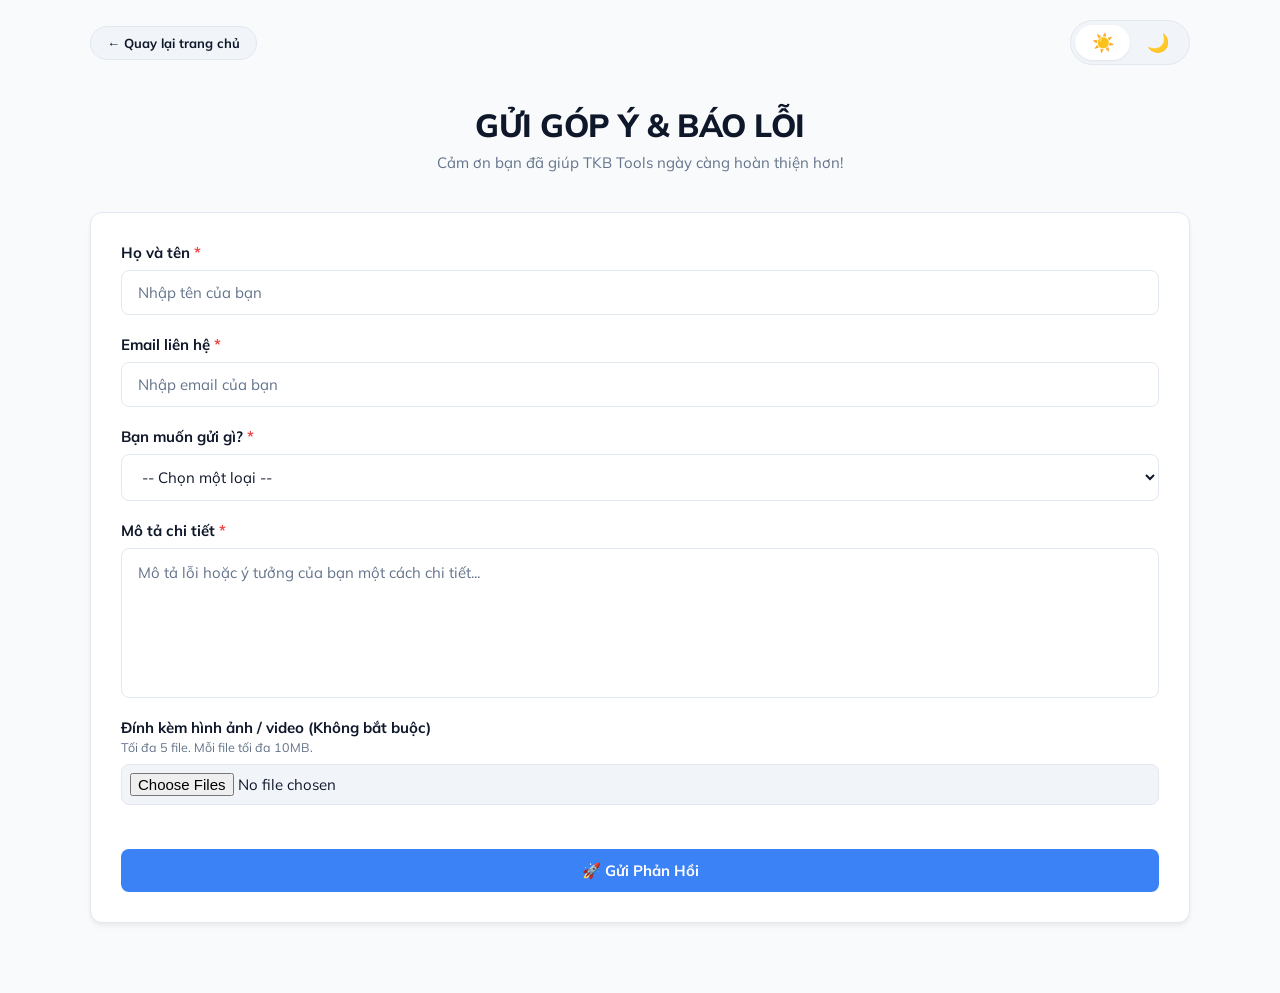
==== feedback/index.html @ f272b7d2 "Release v1.0.0" ====
<!doctype html>
<html lang="vi" data-theme="light">
  <head>
    <meta charset="UTF-8" />
    <meta name="viewport" content="width=device-width, initial-scale=1.0" />
    <title>Báo Cáo & Góp Ý | TKB Tools</title>
    <link rel="icon" type="image/png" href="../favicon.png" />
    <link rel="preconnect" href="https://fonts.googleapis.com" />
    <link rel="preconnect" href="https://fonts.gstatic.com" crossorigin />
    <link
      href="https://fonts.googleapis.com/css2?family=Mulish:ital,wght@0,300..900;1,300..900&display=swap"
      rel="stylesheet"
    />
    <link rel="stylesheet" href="../style.css" />
  </head>
  <body>
    <script>
      (function () {
        const osPrefersDark = window.matchMedia(
          "(prefers-color-scheme: dark)",
        ).matches;
        const savedTheme =
          localStorage.getItem("selected-theme-mode") ||
          (osPrefersDark ? "dark" : "light");
        document.documentElement.setAttribute("data-theme", savedTheme);
      })();
    </script>

    <header class="top-bar">
      <div class="top-bar-actions">
        <a href="../" class="btn btn-secondary btn-small"
          >← Quay lại trang chủ</a
        >
      </div>
      <div class="segmented-control">
        <input
          type="radio"
          name="theme-select"
          id="theme-light"
          value="light"
        />
        <label for="theme-light" title="Giao diện sáng">☀️</label>
        <input type="radio" name="theme-select" id="theme-dark" value="dark" />
        <label for="theme-dark" title="Giao diện tối">🌙</label>
        <div class="glider"></div>
      </div>
    </header>

    <main class="container">
      <div class="brand-zone">
        <h1 class="main-title">GỬI GÓP Ý & BÁO LỖI</h1>
        <p class="sub-title">
          Cảm ơn bạn đã giúp TKB Tools ngày càng hoàn thiện hơn!
        </p>
      </div>

      <section class="card">
        <form id="feedbackForm" class="feedback-form">
          <div class="form-group">
            <label class="form-label" for="fbName"
              >Họ và tên <span class="text-danger">*</span></label
            >
            <input
              type="text"
              id="fbName"
              class="form-control"
              placeholder="Nhập tên của bạn"
              required
            />
          </div>

          <div class="form-group">
            <label class="form-label" for="fbEmail"
              >Email liên hệ <span class="text-danger">*</span></label
            >
            <input
              type="email"
              id="fbEmail"
              class="form-control"
              placeholder="Nhập email của bạn"
              required
            />
          </div>

          <div class="form-group">
            <label class="form-label" for="fbType"
              >Bạn muốn gửi gì? <span class="text-danger">*</span></label
            >
            <select id="fbType" class="form-control" required>
              <option value="" disabled selected>-- Chọn một loại --</option>
              <option value="Báo cáo lỗi">
                🐛 Báo cáo lỗi (Lỗi web, TKB trích xuất sai...)
              </option>
              <option value="Góp ý phát triển">
                💡 Góp ý phát triển tính năng
              </option>
              <option value="Khác">💬 Vấn đề khác</option>
            </select>
          </div>

          <div class="form-group">
            <label class="form-label" for="fbDesc"
              >Mô tả chi tiết <span class="text-danger">*</span></label
            >
            <textarea
              id="fbDesc"
              class="form-control modern-textarea"
              style="height: 150px"
              placeholder="Mô tả lỗi hoặc ý tưởng của bạn một cách chi tiết..."
              required
            ></textarea>
          </div>

          <div class="form-group">
            <label class="form-label" for="fbFiles">
              Đính kèm hình ảnh / video (Không bắt buộc)
              <br /><small
                style="font-weight: normal; color: var(--text-secondary)"
                >Tối đa 5 file. Mỗi file tối đa 10MB.</small
              >
            </label>
            <input
              type="file"
              id="fbFiles"
              class="form-control"
              accept="image/*,video/*"
              multiple
            />
            <p
              id="fileError"
              class="text-danger hidden"
              style="margin-top: 5px; font-size: 13px; font-weight: bold"
            ></p>
          </div>

          <div id="submitContainer" class="text-center mt-24">
            <button
              type="submit"
              id="submitFbBtn"
              class="btn btn-primary"
              style="width: 100%"
            >
              🚀 Gửi Phản Hồi
            </button>
          </div>

          <div id="loadingBox" class="loading-box hidden">
            <div class="loading-content">
              <div class="spinner"></div>
              <div class="loading-text">
                <p class="loading-main">Đang tải dữ liệu lên...</p>
                <p class="loading-sub">Vui lòng không đóng trang này!</p>
              </div>
            </div>
          </div>

          <div
            id="successBox"
            class="hidden"
            style="text-align: center; margin-top: 20px"
          >
            <span
              class="status-badge"
              style="background-color: var(--success-color); color: white"
              >✓ Đã gửi phản hồi thành công! Cảm ơn bạn.</span
            >
            <div style="margin-top: 20px">
              <button
                type="button"
                class="btn btn-secondary"
                onclick="window.location.reload()"
              >
                Gửi phản hồi khác
              </button>
            </div>
          </div>
        </form>
      </section>
    </main>

    <script src="feedback_scripts.js"></script>
  </body>
</html>
---- style.css ----
:root {
  --bg-app: #f8fafc;
  --bg-card: #ffffff;
  --text-primary: #0f172a;
  --text-secondary: #64748b;
  --border-color: #e2e8f0;
  --accent-color: #3b82f6;
  --accent-hover: #1d4ed8;
  --success-color: #10b981;
  --bg-input: #f1f5f9;
  --shadow-sm: 0 1px 3px rgba(0, 0, 0, 0.05), 0 1px 2px rgba(0, 0, 0, 0.02);
  --shadow-md:
    0 4px 6px -1px rgba(0, 0, 0, 0.05), 0 2px 4px -1px rgba(0, 0, 0, 0.03);
  --radius: 12px;
}

[data-theme="dark"] {
  --bg-app: #0f172a;
  --bg-card: #1e293b;
  --text-primary: #f8fafc;
  --text-secondary: #94a3b8;
  --border-color: #334155;
  --accent-color: #3b82f6;
  --accent-hover: #60a5fa;
  --success-color: #34d399;
  --bg-input: #0f172a;
}

* {
  box-sizing: border-box;
  margin: 0;
  padding: 0;
}

body {
  font-family: "Mulish", sans-serif;
  background-color: var(--bg-app);
  color: var(--text-primary);
  transition:
    background-color 0.3s,
    color 0.3s;
  min-height: 100vh;
  padding: 0 20px 40px 20px;
}

.top-bar {
  width: 100%;
  max-width: 1100px;
  margin: 20px auto 0 auto;
  display: flex;
  justify-content: space-between;
  align-items: center;
  gap: 12px;
}

.top-bar-actions {
  display: flex;
  gap: 10px;
  flex-wrap: wrap;
}

.segmented-control {
  position: relative;
  display: flex;
  background-color: var(--bg-input);
  padding: 4px;
  border-radius: 30px;
  border: 1px solid var(--border-color);
  width: 120px;
}

.segmented-control input[type="radio"] {
  display: none;
}

.segmented-control label {
  flex: 1;
  text-align: center;
  padding: 6px 0;
  font-size: 18px;
  cursor: pointer;
  z-index: 2;
  transition: transform 0.2s;
}

.segmented-control label:hover {
  transform: scale(1.1);
}

.segmented-control .glider {
  position: absolute;
  height: calc(100% - 8px);
  width: calc(50% - 4px);
  background-color: var(--bg-card);
  border-radius: 20px;
  box-shadow: var(--shadow-sm);
  z-index: 1;
  transition: transform 0.3s cubic-bezier(0.4, 0, 0.2, 1);
}

#theme-light:checked ~ .glider {
  transform: translateX(0);
}
#theme-dark:checked ~ .glider {
  transform: translateX(100%);
}

.container {
  width: 100%;
  max-width: 1100px;
  margin: 40px auto 0 auto;
}
.brand-zone {
  text-align: center;
  margin-bottom: 40px;
}
.main-title {
  font-size: 32px;
  font-weight: 800;
  letter-spacing: -0.5px;
  margin-bottom: 8px;
}
.sub-title {
  color: var(--text-secondary);
  font-size: 15px;
}

.card {
  background: var(--bg-card);
  border-radius: var(--radius);
  padding: 30px;
  border: 1px solid var(--border-color);
  box-shadow: var(--shadow-md);
  margin-bottom: 30px;
}

.upload-zone {
  border: 2px dashed var(--border-color);
  border-radius: var(--radius);
  padding: 40px 20px;
  text-align: center;
  background-color: var(--bg-app);
  transition: all 0.2s;
  cursor: pointer;
}
.upload-zone:hover,
.upload-zone.dragover {
  border-color: var(--accent-color);
  background-color: var(--bg-input);
}

.upload-icon {
  font-size: 40px;
  margin-bottom: 15px;
  pointer-events: none;
}
.upload-label {
  font-size: 16px;
  color: var(--text-secondary);
  cursor: pointer;
  pointer-events: none;
}
.upload-label .highlight {
  color: var(--accent-color);
  font-weight: 700;
}
.upload-zone input[type="file"] {
  display: none;
}
.file-name-text {
  margin-top: 15px;
  font-weight: 700;
  color: var(--success-color);
  pointer-events: none;
}

.btn {
  font-family: "Mulish", sans-serif;
  font-weight: 700;
  font-size: 15px;
  padding: 12px 28px;
  border: none;
  border-radius: 8px;
  cursor: pointer;
  transition: all 0.2s ease;
  display: inline-flex;
  align-items: center;
  justify-content: center;
  text-decoration: none;
}
.btn-primary {
  background-color: var(--accent-color);
  color: white;
}
.btn-primary:hover {
  background-color: var(--accent-hover);
  transform: translateY(-1px);
}
.btn-secondary {
  background-color: var(--bg-input);
  color: var(--text-primary);
  border: 1px solid var(--border-color);
}
.btn-secondary:hover {
  background-color: var(--border-color);
}
.btn-success {
  background-color: var(--success-color);
  color: white;
}
.btn-success:hover {
  opacity: 0.9;
  transform: translateY(-1px);
}
.btn-danger {
  background-color: #ef4444;
  color: white;
}
.btn-danger:hover {
  background-color: #dc2626;
  transform: translateY(-1px);
}
.btn-action-small {
  padding: 6px 14px;
  font-size: 13px;
  background-color: var(--bg-input);
  color: var(--text-secondary);
  border: 1px solid var(--border-color);
  border-radius: 6px;
}
.btn-action-small:hover {
  border-color: var(--text-secondary);
  color: var(--text-primary);
}
.btn-small {
  padding: 8px 16px;
  font-size: 13px;
  border-radius: 20px;
}

.loading-box {
  display: flex;
  flex-direction: column;
  align-items: center;
  justify-content: center;
  gap: 16px;
  border: 1px solid var(--border-color);
  border-radius: var(--radius);
  padding: 24px;
  margin-top: 24px;
  background-color: var(--bg-input);
}
.loading-content {
  display: flex;
  align-items: center;
  gap: 20px;
}
.loading-text {
  min-width: 0;
}
.spinner {
  width: 32px;
  height: 32px;
  flex-shrink: 0;
  border: 4px solid var(--border-color);
  border-top-color: var(--accent-color);
  border-radius: 50%;
  animation: spin 0.8s linear infinite;
}
.loading-main {
  font-weight: 700;
  font-size: 16px;
}
.loading-sub {
  font-size: 14px;
  color: var(--text-secondary);
  margin-top: 2px;
}

.result-card .status-badge {
  background-color: #d1fae5;
  color: #065f46;
  padding: 6px 16px;
  border-radius: 30px;
  font-size: 14px;
  font-weight: 700;
  display: inline-block;
  margin-bottom: 24px;
}
[data-theme="dark"] .result-card .status-badge {
  background-color: #065f46;
  color: #34d399;
}

.grid-layout {
  display: block;
}
@media (min-width: 768px) {
  .grid-layout {
    display: table;
    width: 100%;
    table-layout: fixed;
  }
  .grid-column {
    display: table-cell;
    vertical-align: top;
    width: 50%;
  }
  .grid-column:first-child {
    padding-right: 20px;
  }
  .grid-column:last-child {
    padding-left: 20px;
  }
}

.section-heading {
  font-size: 16px;
  font-weight: 700;
  margin-bottom: 12px;
  text-transform: uppercase;
  letter-spacing: 0.5px;
  color: var(--text-secondary);
}

.image-wrapper {
  background-color: var(--bg-input);
  border: 1px solid var(--border-color);
  border-radius: 8px;
  padding: 12px;
  min-height: 250px;
  display: flex;
  align-items: center;
  justify-content: center;
}
.image-wrapper img {
  max-width: 100%;
  height: auto;
  border-radius: 4px;
}
.action-buttons {
  display: flex;
  gap: 12px;
  margin-top: 15px;
}
.action-buttons .btn {
  flex: 1;
}

.text-header-row {
  display: flex;
  justify-content: space-between;
  align-items: center;
  margin-bottom: 12px;
}
.modern-textarea {
  width: 100%;
  height: 310px;
  padding: 16px;
  background-color: var(--bg-input);
  color: var(--text-primary);
  border: 1px solid var(--border-color);
  border-radius: 8px;
  resize: none;
  font-family: "Consolas", "Courier New", monospace;
  font-size: 14px;
  line-height: 1.6;
}
.modern-textarea:focus {
  outline: 1px solid var(--accent-color);
}
.hidden {
  display: none !important;
}
.text-center {
  text-align: center;
}
.mt-24 {
  margin-top: 24px;
}

@keyframes spin {
  to {
    transform: rotate(360deg);
  }
}

@media (max-width: 600px) {
  .desktop-only {
    display: none;
  }
}

@media (max-width: 768px) {
  body {
    padding: 10px !important;
    width: 100vw !important;
    overflow-x: hidden;
  }

  .grid-layout {
    display: block !important;
    width: 100% !important;
    gap: 0 !important;
  }

  .grid-column {
    width: 100% !important;
    padding: 0 !important;
    margin-bottom: 20px !important;
  }

  .card {
    padding: 15px !important;
    margin: 0 0 15px 0 !important;
    width: 100% !important;
    box-sizing: border-box !important;
  }

  .action-buttons {
    flex-direction: column !important;
    gap: 10px !important;
  }
}

.toggle-container {
  display: inline-flex;
  align-items: center;
  cursor: pointer;
}
.toggle-container input {
  display: none;
}
.toggle-slider {
  position: relative;
  width: 44px;
  height: 24px;
  background-color: var(--border-color);
  border-radius: 24px;
  transition: 0.3s;
}
.toggle-slider::before {
  content: "";
  position: absolute;
  height: 18px;
  width: 18px;
  left: 3px;
  bottom: 3px;
  background-color: white;
  border-radius: 50%;
  transition: 0.3s;
}
.toggle-container input:checked + .toggle-slider {
  background-color: var(--accent-color);
}
.toggle-container input:checked + .toggle-slider::before {
  transform: translateX(20px);
}
.time-input,
.day-row input {
  width: 100%;
  padding: 8px;
  border: 1px solid var(--border-color);
  border-radius: 6px;
  font-family: "Mulish", sans-serif;
  background-color: var(--bg-card);
  color: var(--text-primary);
}
.day-row {
  display: flex;
  align-items: center;
  gap: 10px;
}
.day-row span {
  width: 60px;
  font-weight: 600;
  font-size: 14px;
}

.time-row {
  display: flex;
  align-items: center;
  gap: 10px;
}
.period-label {
  width: 60px;
  font-weight: 600;
  font-size: 14px;
  color: var(--text-primary);
}
.arrow {
  color: var(--text-secondary);
  font-weight: bold;
}
.time-input-sm {
  flex: 1;
  padding: 8px;
  border: 1px solid var(--border-color);
  border-radius: 6px;
  font-family: "Mulish", sans-serif;
  background-color: var(--bg-card);
  color: var(--text-primary);
  text-align: center;
}

.site-footer {
  margin-top: 50px;
  padding: 30px 20px 10px 20px;
  border-top: 1px solid var(--border-color);
  text-align: center;
  color: var(--text-secondary);
  font-size: 14px;
}
.site-footer p {
  margin-bottom: 12px;
  font-weight: 600;
}
.footer-links {
  display: flex;
  justify-content: center;
  gap: 20px;
  flex-wrap: wrap;
}
.footer-link {
  color: var(--text-primary);
  text-decoration: none;
  font-weight: 700;
  cursor: pointer;
  transition: all 0.2s ease;
  padding: 6px 12px;
  border-radius: 6px;
  background-color: var(--bg-input);
  border: 1px solid var(--border-color);
}
.footer-link:hover {
  background-color: var(--border-color);
  transform: translateY(-2px);
  color: var(--accent-color);
}

.github-icon {
  display: inline-block;
  transform: translateY(2.4px);
  flex-shrink: 0;
}

:root {
  --overlay-bg: rgba(248, 250, 252, 0.95);
}
[data-theme="dark"] {
  --overlay-bg: rgba(15, 23, 42, 0.95);
}

.image-wrapper img {
  cursor: zoom-in;
}

.lightbox-overlay {
  display: none;
  position: fixed;
  inset: 0;
  background: var(--overlay-bg);
  z-index: 2000;
  align-items: center;
  justify-content: center;
  overflow: hidden;
  touch-action: none;
}
.lightbox-overlay.active {
  display: flex;
}
.lightbox-img {
  max-width: 90vw;
  max-height: 90vh;
  touch-action: none;
  user-select: none;
  -webkit-user-drag: none;
  will-change: transform;
  cursor: grab;
}
.lightbox-img.dragging {
  cursor: grabbing;
}
.lightbox-close {
  position: absolute;
  top: 20px;
  right: 30px;
  font-size: 42px;
  font-weight: 300;
  line-height: 1;
  color: var(--text-primary);
  cursor: pointer;
  z-index: 2001;
  user-select: none;
  transition:
    transform 0.15s ease,
    opacity 0.15s ease;
}
.lightbox-close:hover {
  transform: scale(1.15);
  opacity: 0.75;
}
.lightbox-hint {
  position: absolute;
  bottom: 20px;
  left: 50%;
  transform: translateX(-50%);
  color: var(--text-secondary);
  font-size: 13px;
  text-align: center;
  pointer-events: none;
}

@media (max-width: 600px) {
  .lightbox-close {
    top: 14px;
    right: 20px;
    font-size: 34px;
  }
}

.role-tabs {
  display: flex;
  justify-content: center;
  gap: 10px;
  margin-bottom: 20px;
}
.role-tab {
  padding: 10px 20px;
  border-radius: 20px;
  text-decoration: none;
  font-weight: 700;
  font-size: 15px;
  background: var(--bg-input);
  color: var(--text-secondary);
  border: 1px solid var(--border-color);
  transition: all 0.2s;
}
.role-tab.active {
  background: var(--accent-color);
  color: white;
  border-color: var(--accent-color);
}
.role-tab:hover:not(.active) {
  border-color: var(--text-secondary);
  color: var(--text-primary);
}

.guide-back-btn {
  position: fixed;
  top: 20px;
  left: 20px;
  z-index: 500;
}

.video-wrapper {
  position: relative;
  width: 100%;
  padding-top: 56.25%;
  border-radius: var(--radius);
  overflow: hidden;
  background-color: var(--bg-input);
  border: 1px solid var(--border-color);
  margin-bottom: 30px;
}
.video-wrapper iframe {
  position: absolute;
  top: 0;
  left: 0;
  width: 100%;
  height: 100%;
  border: none;
}

.guide-intro {
  color: var(--text-secondary);
  font-size: 15px;
  line-height: 1.6;
  margin-bottom: 30px;
}

.guide-step {
  display: flex;
  gap: 20px;
  align-items: flex-start;
  padding: 22px 0;
  border-bottom: 1px solid var(--border-color);
}
.guide-step:last-child {
  border-bottom: none;
}
.guide-step-number {
  flex-shrink: 0;
  width: 40px;
  height: 40px;
  border-radius: 50%;
  background: var(--accent-color);
  color: #ffffff;
  display: flex;
  align-items: center;
  justify-content: center;
  font-weight: 800;
  font-size: 16px;
}
.guide-step-content {
  flex: 1;
  min-width: 0;
}
.guide-step-content h3 {
  font-size: 17px;
  margin-bottom: 8px;
}
.guide-step-content p {
  color: var(--text-secondary);
  font-size: 15px;
  line-height: 1.65;
  margin-bottom: 14px;
}
.guide-step-content ul {
  color: var(--text-secondary);
  font-size: 15px;
  line-height: 1.65;
  margin: 0 0 14px 18px;
}

.guide-img-placeholder img,
.guide-img-placeholder video {
  max-width: 100%;
  height: auto;
  display: block;
  border-radius: 8px;
}

.guide-note {
  margin-top: 30px;
  padding: 18px 20px;
  border-radius: var(--radius);
  background-color: var(--bg-input);
  border: 1px solid var(--border-color);
  color: var(--text-secondary);
  font-size: 14px;
  line-height: 1.6;
}

@media (max-width: 600px) {
  .guide-back-btn {
    top: 12px;
    left: 12px;
    padding: 8px 14px;
    font-size: 14px;
  }
  .guide-step {
    flex-direction: column;
    gap: 10px;
  }
}

.day-inputs {
  display: flex;
  flex: 1;
  gap: 4px;
  min-width: 0;
}

.day-inputs input {
  flex: 1;
  min-width: 0;
  padding: 8px;
  border: 1px solid var(--border-color);
  border-radius: 6px;
  font-family: "Mulish", sans-serif;
  background-color: var(--bg-card);
  color: var(--text-primary);
  text-align: center;
}

.day-inputs textarea {
  flex: 1;
  min-width: 0;
  width: 0;
  padding: 10px 4px;
  font-size: 13px;
  border: 1px solid var(--border-color);
  border-radius: 6px;
  font-family: "Mulish", sans-serif;
  background-color: var(--bg-card);
  color: var(--text-primary);
  text-align: center;
  resize: vertical;
  line-height: 1.4;
  overflow-y: auto;
  word-break: break-word;
}

.day-inputs textarea::placeholder {
  text-align: center;
  color: var(--text-secondary);
}

.feedback-form {
  display: flex;
  flex-direction: column;
  gap: 20px;
}
.form-group {
  display: flex;
  flex-direction: column;
  gap: 8px;
}
.form-label {
  font-weight: 700;
  font-size: 15px;
  color: var(--text-primary);
}
.text-danger {
  color: #ef4444;
}
.form-control {
  width: 100%;
  padding: 12px 16px;
  border: 1px solid var(--border-color);
  border-radius: 8px;
  font-family: "Mulish", sans-serif;
  font-size: 15px;
  background-color: var(--bg-card);
  color: var(--text-primary);
  transition: border-color 0.2s;
  box-sizing: border-box;
}
.form-control:focus {
  outline: none;
  border-color: var(--accent-color);
}
.form-control::placeholder {
  color: var(--text-secondary);
}
input[type="file"].form-control {
  padding: 8px;
  background-color: var(--bg-input);
  cursor: pointer;
}
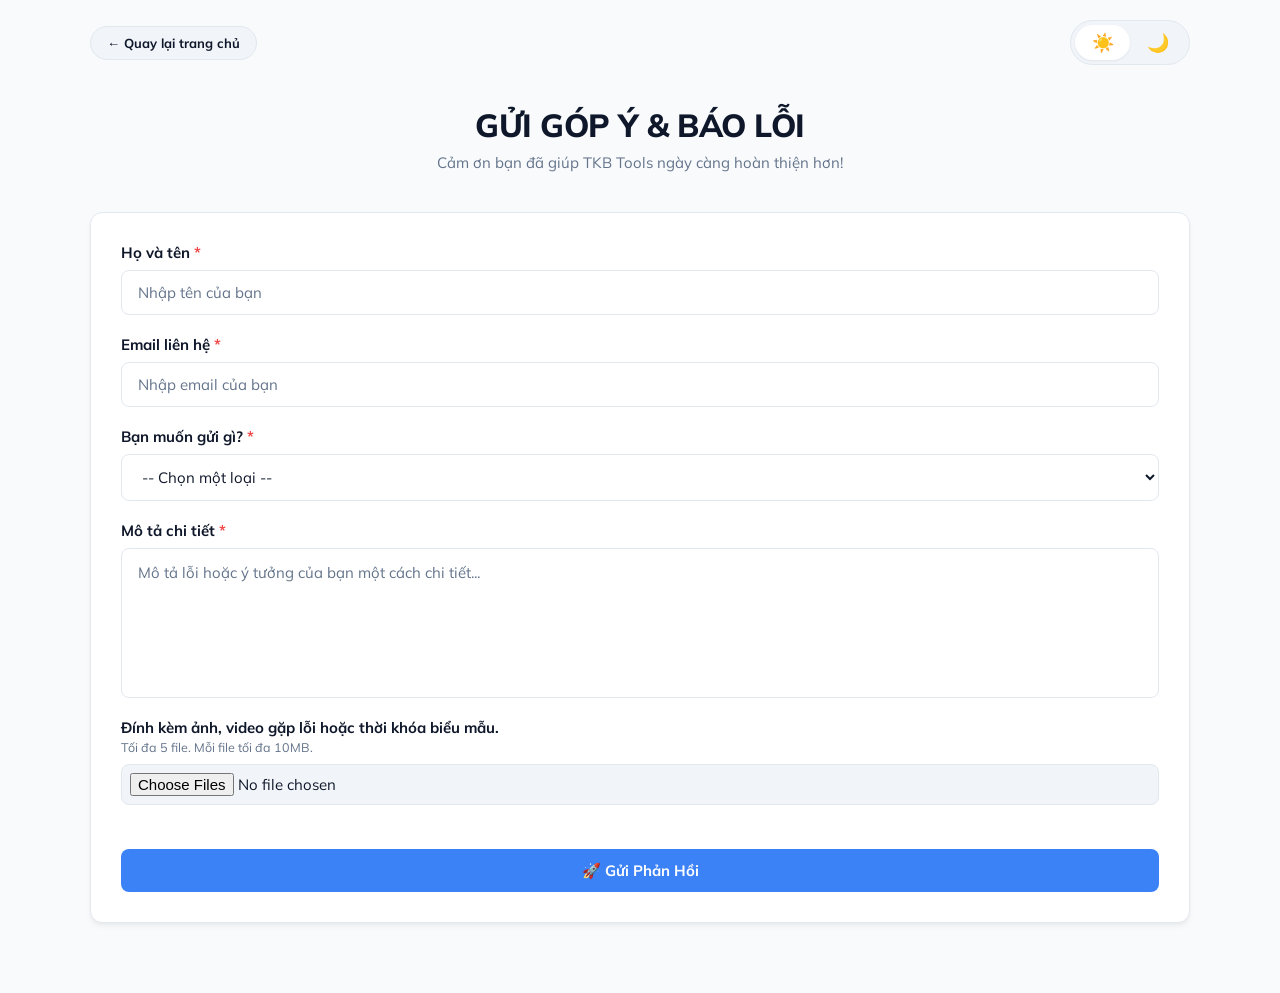
==== commit 265064eb: "Update version 2.0.0 - Support for processing .xlsx and .csv files - Added the timetable processing " ====
--- a/feedback/index.html
+++ b/feedback/index.html
@@ -113,19 +113,13 @@
 
           <div class="form-group">
             <label class="form-label" for="fbFiles">
-              Đính kèm hình ảnh / video (Không bắt buộc)
+              Đính kèm ảnh, video gặp lỗi hoặc thời khóa biểu mẫu.
               <br /><small
                 style="font-weight: normal; color: var(--text-secondary)"
                 >Tối đa 5 file. Mỗi file tối đa 10MB.</small
               >
             </label>
-            <input
-              type="file"
-              id="fbFiles"
-              class="form-control"
-              accept="image/*,video/*"
-              multiple
-            />
+            <input type="file" id="fbFiles" class="form-control" multiple />
             <p
               id="fileError"
               class="text-danger hidden"
--- a/style.css
+++ b/style.css
@@ -802,19 +802,23 @@
   flex-direction: column;
   gap: 20px;
 }
+
 .form-group {
   display: flex;
   flex-direction: column;
   gap: 8px;
 }
+
 .form-label {
   font-weight: 700;
   font-size: 15px;
   color: var(--text-primary);
 }
+
 .text-danger {
   color: #ef4444;
 }
+
 .form-control {
   width: 100%;
   padding: 12px 16px;
@@ -827,15 +831,27 @@
   transition: border-color 0.2s;
   box-sizing: border-box;
 }
+
 .form-control:focus {
   outline: none;
   border-color: var(--accent-color);
 }
+
 .form-control::placeholder {
   color: var(--text-secondary);
 }
+
 input[type="file"].form-control {
   padding: 8px;
   background-color: var(--bg-input);
   cursor: pointer;
 }
+
+.modal-content {
+  background: var(--bg-card);
+  padding: 30px;
+  border-radius: var(--radius);
+  box-shadow: var(--shadow-md);
+  border: 1px solid var(--border-color);
+  z-index: 2002;
+}
